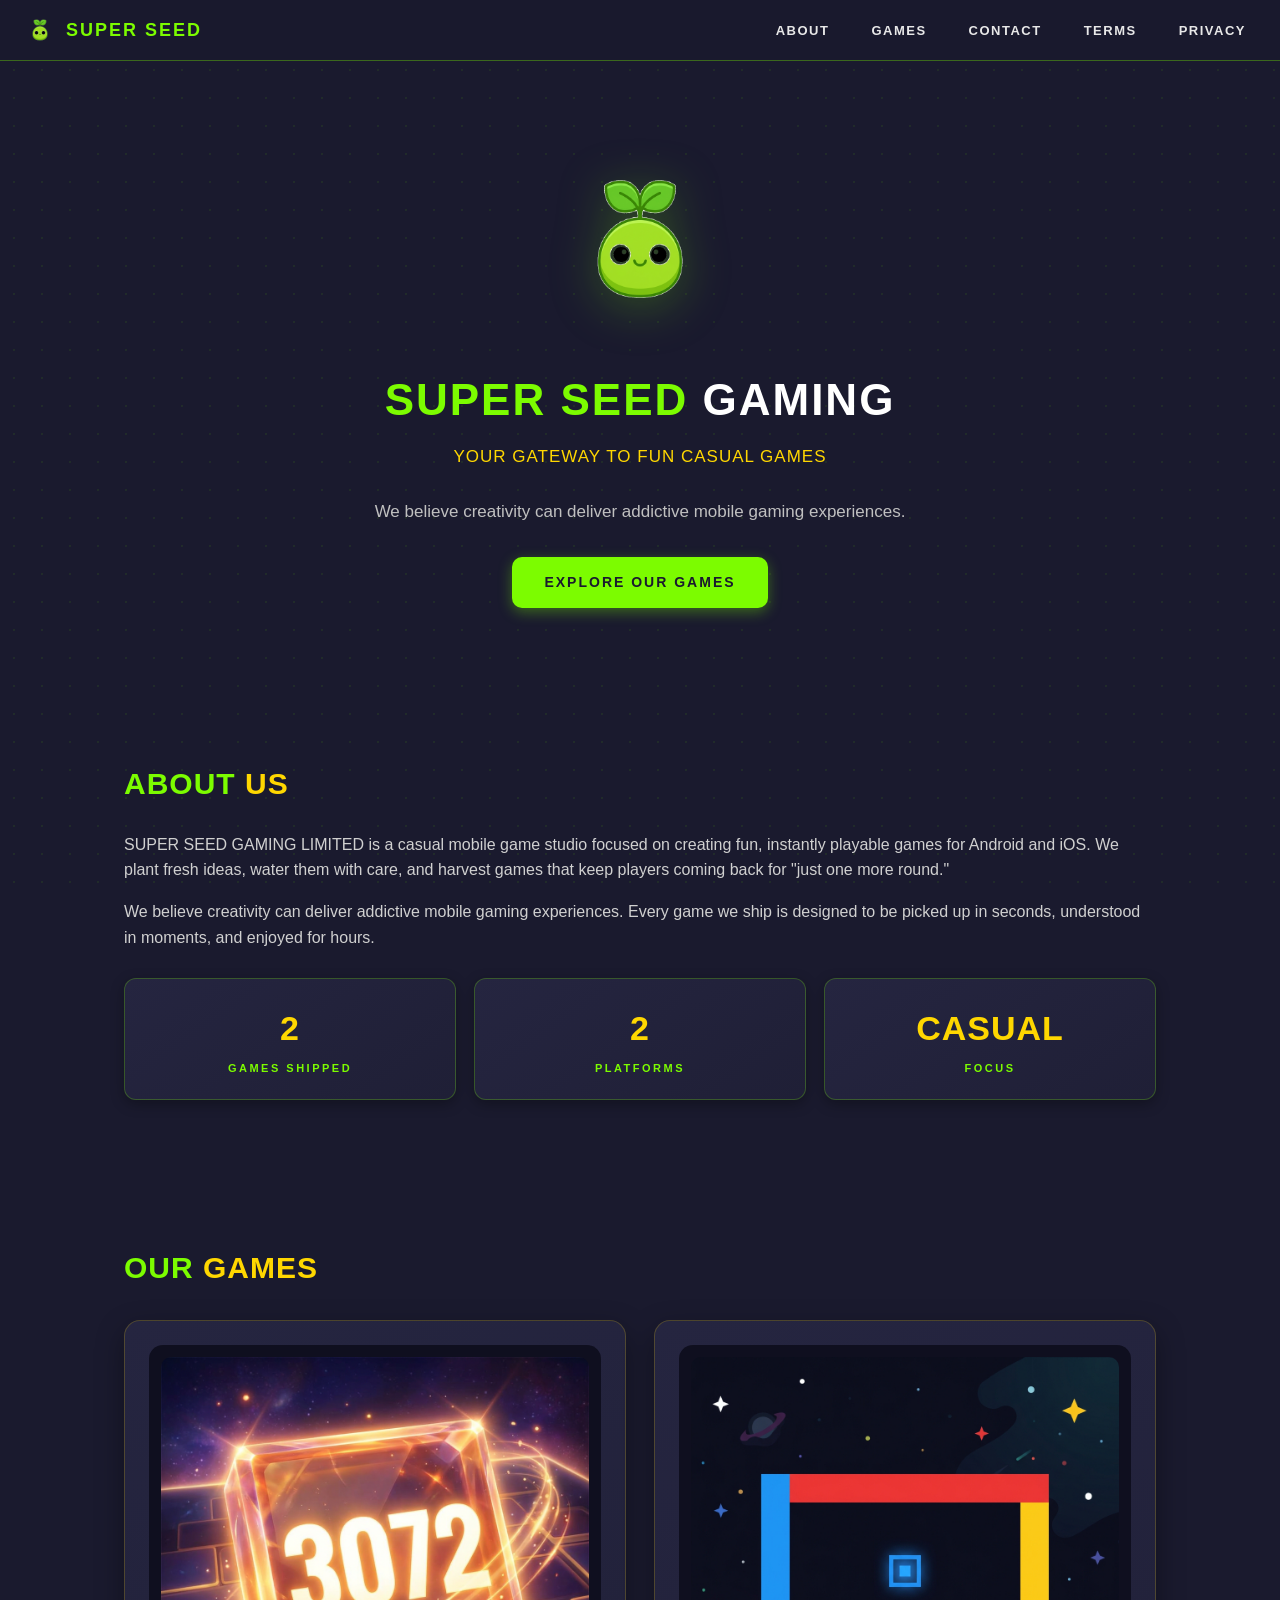
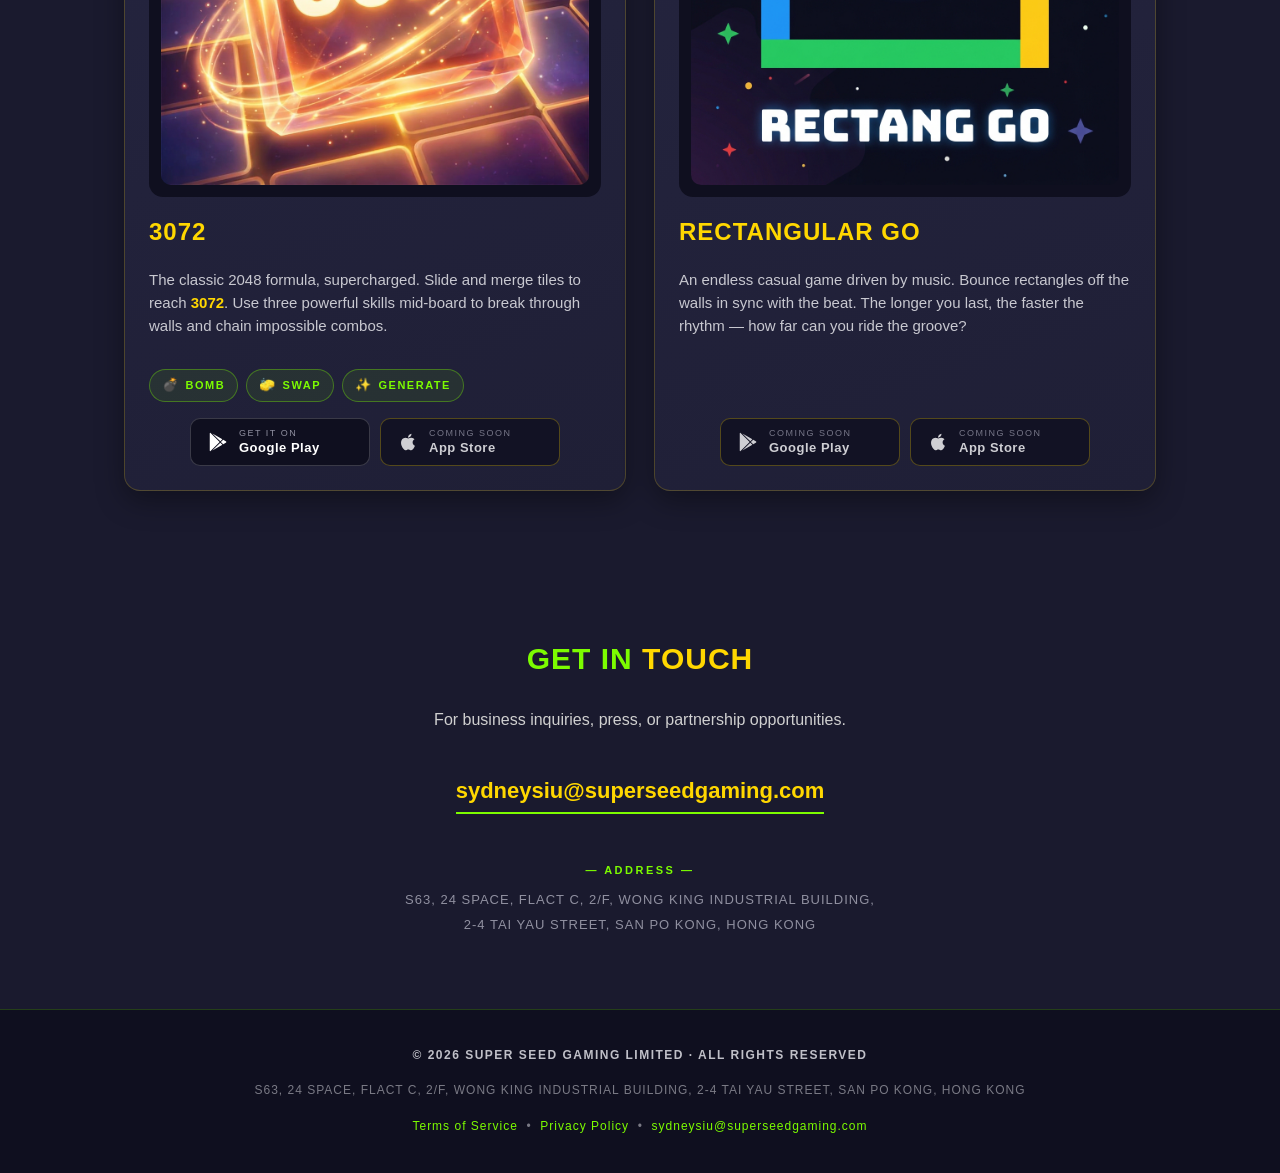
==== index.html @ b59db785 "Add files via upload" ====
<!DOCTYPE html>
<html lang="en">
<head>
<meta charset="UTF-8">
<meta name="viewport" content="width=device-width, initial-scale=1.0">
<title>SUPER SEED GAMING LIMITED</title>
<style>
  /* ============================
     Reset & base
     ============================ */
  * { box-sizing: border-box; margin: 0; padding: 0; }
  html { scroll-behavior: smooth; }
  body {
    font-family: -apple-system, BlinkMacSystemFont, "Segoe UI", Roboto,
                 "Helvetica Neue", Arial, sans-serif;
    background: #1a1a2e;
    color: #e8e8e8;
    line-height: 1.6;
    overflow-x: hidden;
  }

  /* ============================
     Subtle dot grid background (modern app feel)
     ============================ */
  body::before {
    content: '';
    position: fixed;
    top: 0; left: 0;
    width: 100%; height: 100%;
    background-image: radial-gradient(rgba(124, 252, 0, 0.08) 1px, transparent 1px);
    background-size: 28px 28px;
    pointer-events: none;
    z-index: 0;
  }

  /* ============================
     Navigation
     ============================ */
  nav {
    position: sticky;
    top: 0;
    background: rgba(26, 26, 46, 0.92);
    border-bottom: 1px solid rgba(124, 252, 0, 0.35);
    padding: 14px 24px;
    display: flex;
    justify-content: space-between;
    align-items: center;
    z-index: 100;
    backdrop-filter: blur(10px);
    -webkit-backdrop-filter: blur(10px);
  }
  nav .brand {
    display: flex;
    align-items: center;
    gap: 10px;
    font-weight: 800;
    font-size: 18px;
    color: #7CFC00;
    letter-spacing: 2px;
  }
  nav .brand .nav-logo {
    height: 32px;
    width: 32px;
    object-fit: contain;
  }
  nav ul {
    list-style: none;
    display: flex;
    gap: 22px;
  }
  nav ul li a {
    color: #e8e8e8;
    text-decoration: none;
    font-size: 13px;
    font-weight: 600;
    letter-spacing: 1.5px;
    padding: 6px 10px;
    border-radius: 6px;
    transition: background 0.15s, color 0.15s;
  }
  nav ul li a:hover {
    background: rgba(255, 215, 0, 0.12);
    color: #FFD700;
  }

  /* ============================
     Layout
     ============================ */
  section {
    max-width: 1080px;
    margin: 0 auto;
    padding: 72px 24px;
    position: relative;
    z-index: 1;
  }
  section h2 {
    font-size: 30px;
    color: #7CFC00;
    margin-bottom: 24px;
    letter-spacing: 1px;
    font-weight: 800;
  }
  section h2 .accent {
    color: #FFD700;
  }
  section p {
    margin-bottom: 16px;
    font-size: 16px;
    color: #d0d0d0;
  }

  /* ============================
     Hero
     ============================ */
  #hero {
    text-align: center;
    padding-top: 88px;
    padding-bottom: 80px;
  }
  #hero .logo-wrap {
    margin-bottom: 28px;
  }
  #hero .logo-wrap img {
    width: 180px;
    height: 180px;
    object-fit: contain;
    filter: drop-shadow(0 8px 24px rgba(124, 252, 0, 0.25));
  }
  #hero h1 {
    font-size: 44px;
    letter-spacing: 2px;
    color: #ffffff;
    margin-bottom: 8px;
    font-weight: 800;
  }
  #hero h1 .highlight {
    color: #7CFC00;
  }
  #hero .tagline {
    font-size: 17px;
    color: #FFD700;
    letter-spacing: 1px;
    margin-bottom: 28px;
    font-weight: 500;
  }
  #hero .lede {
    max-width: 620px;
    margin: 0 auto 32px;
    font-size: 17px;
    color: #c0c0c0;
  }
  .btn {
    display: inline-block;
    padding: 14px 32px;
    background: #7CFC00;
    color: #1a1a2e;
    text-decoration: none;
    font-weight: 700;
    font-size: 14px;
    letter-spacing: 2px;
    border: none;
    border-radius: 10px;
    box-shadow: 0 4px 14px rgba(124, 252, 0, 0.35);
    transition: transform 0.12s, box-shadow 0.12s, background 0.12s;
    cursor: pointer;
  }
  .btn:hover {
    background: #92ff1a;
    transform: translateY(-2px);
    box-shadow: 0 8px 22px rgba(124, 252, 0, 0.5);
  }
  .btn:active {
    transform: translateY(0);
    box-shadow: 0 2px 8px rgba(124, 252, 0, 0.3);
  }

  /* ============================
     About
     ============================ */
  #about .stats {
    display: grid;
    grid-template-columns: repeat(auto-fit, minmax(180px, 1fr));
    gap: 18px;
    margin-top: 28px;
  }
  #about .stat {
    background: linear-gradient(145deg, #252540, #1f1f36);
    border: 1px solid rgba(124, 252, 0, 0.25);
    padding: 22px 18px;
    text-align: center;
    border-radius: 12px;
    box-shadow: 0 4px 14px rgba(0, 0, 0, 0.3);
  }
  #about .stat .num {
    font-size: 34px;
    color: #FFD700;
    font-weight: 800;
    margin-bottom: 4px;
    letter-spacing: 1px;
  }
  #about .stat .label {
    font-size: 11px;
    letter-spacing: 2.5px;
    color: #7CFC00;
    font-weight: 600;
  }

  /* ============================
     Games
     ============================ */
  #games .game-grid {
    display: grid;
    grid-template-columns: 1fr;
    gap: 28px;
    margin-top: 28px;
  }
  @media (min-width: 760px) {
    #games .game-grid { grid-template-columns: 1fr 1fr; }
  }
  #games .game-card {
    background: linear-gradient(160deg, #252540 0%, #1f1f36 100%);
    border: 1px solid rgba(255, 215, 0, 0.2);
    border-radius: 16px;
    padding: 24px;
    display: flex;
    flex-direction: column;
    gap: 16px;
    box-shadow: 0 10px 28px rgba(0, 0, 0, 0.35);
    transition: transform 0.18s, box-shadow 0.18s;
    position: relative;
  }
  /* stretched link — invisible overlay that captures whole-card clicks
     except where .store-btn / .store-buttons sit (they win via z-index) */
  #games .game-card .game-card-link {
    position: absolute;
    inset: 0;
    z-index: 1;
    border-radius: 16px;
  }
  #games .game-card .thumb,
  #games .game-card h3,
  #games .game-card .desc,
  #games .game-card .skills { position: relative; z-index: 2; pointer-events: none; }
  #games .game-card .store-buttons { position: relative; z-index: 3; }
  #games .game-card:hover .game-card-link::before {
    content: '';
    position: absolute;
    inset: -24px;
    border-radius: 18px;
  }
  #games .game-card:hover {
    transform: translateY(-4px);
    box-shadow: 0 16px 36px rgba(0, 0, 0, 0.45);
  }
  #games .game-card .thumb {
    width: 100%;
    aspect-ratio: 1 / 1;
    background: #0f0f1f;
    border-radius: 14px;
    overflow: hidden;
    display: flex;
    align-items: center;
    justify-content: center;
    padding: 12px;
  }
  #games .game-card .thumb img {
    width: 100%;
    height: 100%;
    object-fit: contain;
    border-radius: 10px;
  }
  #games .game-card h3 {
    color: #FFD700;
    font-size: 24px;
    letter-spacing: 1px;
    font-weight: 800;
  }
  #games .game-card .desc {
    font-size: 15px;
    color: #c8c8d0;
    flex-grow: 1;
    line-height: 1.55;
  }
  #games .game-card .desc strong {
    color: #FFD700;
  }
  #games .game-card .platforms {
    font-size: 11px;
    color: #7CFC00;
    letter-spacing: 2px;
    font-weight: 600;
    border-top: 1px solid rgba(255, 215, 0, 0.18);
    padding-top: 12px;
    margin-top: 4px;
  }

  /* ============================
     Store buttons (under each game icon)
     ============================ */
  .store-buttons {
    display: flex;
    gap: 10px;
    justify-content: center;
    align-items: stretch;
    flex-wrap: wrap;
  }
  .store-btn {
    display: inline-flex;
    align-items: center;
    gap: 10px;
    padding: 10px 16px;
    background: #0f0f1f;
    border: 1px solid rgba(255, 255, 255, 0.18);
    border-radius: 10px;
    color: #ffffff;
    text-decoration: none;
    font-weight: 700;
    font-size: 12px;
    letter-spacing: 1.2px;
    transition: background 0.15s, border-color 0.15s, transform 0.12s;
    cursor: pointer;
    flex: 1 1 130px;
    max-width: 180px;
    text-align: left;
  }
  .store-btn:hover {
    background: #252540;
    border-color: #7CFC00;
    transform: translateY(-2px);
  }
  .store-btn:active {
    transform: translateY(0);
  }
  .store-btn .icon-svg {
    width: 22px;
    height: 22px;
    flex-shrink: 0;
  }
  .store-btn .label {
    display: block;
    font-size: 9px;
    color: #9090a0;
    letter-spacing: 1.5px;
    font-weight: 500;
    line-height: 1;
    margin-bottom: 3px;
  }
  .store-btn .name {
    display: block;
    font-size: 13px;
    font-weight: 700;
    letter-spacing: 0.5px;
    line-height: 1.1;
  }
  .store-btn .col {
    display: flex;
    flex-direction: column;
    line-height: 1.1;
  }
  .store-btn.coming-soon {
    opacity: 0.78;
    border-color: rgba(255, 215, 0, 0.35);
  }
  .store-btn.coming-soon:hover {
    border-color: #FFD700;
  }

  /* ============================
     Coming-soon modal
     ============================ */
  .modal-backdrop {
    position: fixed;
    inset: 0;
    background: rgba(8, 8, 18, 0.78);
    display: none;
    align-items: center;
    justify-content: center;
    z-index: 200;
    backdrop-filter: blur(4px);
    -webkit-backdrop-filter: blur(4px);
  }
  .modal-backdrop.open { display: flex; }
  .modal {
    background: linear-gradient(160deg, #252540 0%, #1f1f36 100%);
    border: 1px solid rgba(255, 215, 0, 0.4);
    border-radius: 16px;
    padding: 32px 28px;
    max-width: 420px;
    width: 90%;
    text-align: center;
    box-shadow: 0 24px 60px rgba(0, 0, 0, 0.55);
  }
  .modal .modal-icon {
    font-size: 44px;
    margin-bottom: 8px;
  }
  .modal h3 {
    color: #FFD700;
    font-size: 22px;
    margin-bottom: 12px;
    letter-spacing: 1px;
  }
  .modal p {
    color: #d0d0d0;
    font-size: 14px;
    line-height: 1.6;
    margin-bottom: 22px;
  }
  .modal p strong { color: #7CFC00; }
  .modal .modal-close {
    background: #7CFC00;
    color: #1a1a2e;
    border: none;
    padding: 10px 28px;
    border-radius: 8px;
    font-weight: 700;
    font-size: 13px;
    letter-spacing: 1.5px;
    cursor: pointer;
    transition: background 0.15s, transform 0.1s;
  }
  .modal .modal-close:hover {
    background: #92ff1a;
    transform: translateY(-1px);
  }
  .skills {
    display: flex;
    gap: 8px;
    flex-wrap: wrap;
  }
  .skill-chip {
    background: rgba(124, 252, 0, 0.08);
    border: 1px solid rgba(124, 252, 0, 0.35);
    color: #7CFC00;
    padding: 5px 12px;
    font-size: 11px;
    font-weight: 700;
    letter-spacing: 1.5px;
    display: inline-flex;
    align-items: center;
    gap: 6px;
    border-radius: 999px;
  }
  .skill-chip .icon { font-size: 13px; }

  /* ============================
     Contact
     ============================ */
  #contact {
    text-align: center;
  }
  #contact .email {
    display: inline-block;
    margin: 24px 0;
    font-size: 22px;
    color: #FFD700;
    text-decoration: none;
    font-weight: 700;
    border-bottom: 2px solid #7CFC00;
    padding-bottom: 4px;
    transition: color 0.15s, border-color 0.15s;
  }
  #contact .email:hover {
    color: #ffe770;
    border-color: #FFD700;
  }
  #contact .address-block {
    margin-top: 22px;
    color: #9090a0;
    font-size: 13px;
    letter-spacing: 1px;
    line-height: 1.85;
  }
  #contact .address-block .label {
    color: #7CFC00;
    letter-spacing: 2.5px;
    font-size: 11px;
    font-weight: 700;
    margin-bottom: 8px;
  }

  /* ============================
     Footer
     ============================ */
  footer {
    text-align: center;
    padding: 36px 24px;
    background: #0f0f1f;
    color: #7a7a85;
    font-size: 12px;
    letter-spacing: 1px;
    border-top: 1px solid rgba(124, 252, 0, 0.2);
    position: relative;
    z-index: 1;
  }
  footer .company {
    color: #c0c0c8;
    font-weight: 700;
    letter-spacing: 1.5px;
  }
  footer a {
    color: #7CFC00;
    text-decoration: none;
  }
  footer a:hover { color: #FFD700; }
  footer .footer-meta {
    margin-top: 14px;
    line-height: 1.85;
  }

  /* ============================
     Mobile
     ============================ */
  @media (max-width: 640px) {
    #hero h1 { font-size: 30px; }
    #hero .logo-wrap img { width: 140px; height: 140px; }
    nav ul { gap: 8px; }
    nav ul li a { font-size: 11px; padding: 4px 6px; letter-spacing: 1px; }
    nav .brand { font-size: 14px; letter-spacing: 1px; }
    nav .brand .nav-logo { height: 26px; width: 26px; }
    #games .game-card { text-align: center; }
    #games .game-card .skills { justify-content: center; }
    .store-buttons { flex-direction: column; align-items: center; }
    .store-btn { max-width: 260px; width: 100%; }
  }
</style>
</head>
<body>

<!-- =====================
     Navigation
     ===================== -->
<nav>
  <div class="brand">
    <img src="seed-logo-shield.png" alt="" class="nav-logo">
    SUPER SEED
  </div>
  <ul>
    <li><a href="#about">ABOUT</a></li>
    <li><a href="#games">GAMES</a></li>
    <li><a href="#contact">CONTACT</a></li>
    <li><a href="terms-of-service.html">TERMS</a></li>
    <li><a href="privacy-policy.html">PRIVACY</a></li>
  </ul>
</nav>

<!-- =====================
     Hero
     ===================== -->
<section id="hero">
  <div class="logo-wrap">
    <img src="seed-logo-shield.png" alt="SUPER SEED GAMING LIMITED">
  </div>
  <h1><span class="highlight">SUPER SEED</span> GAMING</h1>
  <div class="tagline">YOUR GATEWAY TO FUN CASUAL GAMES</div>
  <p class="lede">
    We believe creativity can deliver addictive mobile gaming experiences.
  </p>
  <a href="#games" class="btn">EXPLORE OUR GAMES</a>
</section>

<!-- =====================
     About
     ===================== -->
<section id="about">
  <h2>ABOUT <span class="accent">US</span></h2>
  <p>
    SUPER SEED GAMING LIMITED is a casual mobile game studio focused on
    creating fun, instantly playable games for Android and iOS.
    We plant fresh ideas, water them with care, and harvest games
    that keep players coming back for "just one more round."
  </p>
  <p>
    We believe creativity can deliver addictive mobile gaming experiences.
    Every game we ship is designed to be picked up in seconds,
    understood in moments, and enjoyed for hours.
  </p>
  <div class="stats">
    <div class="stat">
      <div class="num">2</div>
      <div class="label">GAMES SHIPPED</div>
    </div>
    <div class="stat">
      <div class="num">2</div>
      <div class="label">PLATFORMS</div>
    </div>
    <div class="stat">
      <div class="num">CASUAL</div>
      <div class="label">FOCUS</div>
    </div>
  </div>
</section>

<!-- =====================
     Games
     ===================== -->
<section id="games">
  <h2>OUR <span class="accent">GAMES</span></h2>
  <div class="game-grid">

    <!-- 3072 -->
    <div class="game-card">
      <a href="3072.html" class="game-card-link" aria-label="Open 3072 details"></a>
      <div class="thumb">
        <img src="game-3072.png" alt="3072 app icon">
      </div>
      <h3>3072</h3>
      <p class="desc">
        The classic 2048 formula, supercharged. Slide and merge tiles to
        reach <strong>3072</strong>. Use three powerful skills mid-board
        to break through walls and chain impossible combos.
      </p>
      <div class="skills">
        <div class="skill-chip"><span class="icon">&#x1F4A3;</span> BOMB</div>
        <div class="skill-chip"><span class="icon">&#x1F9FD;</span> SWAP</div>
        <div class="skill-chip"><span class="icon">&#x2728;</span> GENERATE</div>
      </div>
      <div class="store-buttons">
        <a href="https://play.google.com/store/apps/details?id=com.sydneysiu.wkiat3072"
           class="store-btn"
           target="_blank" rel="noopener"
           onclick="event.stopPropagation();">
          <svg class="icon-svg" viewBox="0 0 24 24" fill="currentColor" xmlns="http://www.w3.org/2000/svg">
            <path d="M3.609 1.814L13.792 12 3.61 22.186a.996.996 0 0 1-.61-.92V2.734a1 1 0 0 1 .609-.92zm10.89 10.893l2.302 2.302-10.937 6.333 8.635-8.635zm3.199-3.198l2.807 1.626a1 1 0 0 1 0 1.73l-2.808 1.626L15.119 12l2.579-2.491zM5.864 2.658L16.802 8.99l-2.303 2.303L5.864 2.658z"/>
          </svg>
          <span class="col">
            <span class="label">GET IT ON</span>
            <span class="name">Google Play</span>
          </span>
        </a>
        <a href="#" class="store-btn coming-soon" data-game="3072" data-store="iOS App Store">
          <svg class="icon-svg" viewBox="0 0 24 24" fill="currentColor" xmlns="http://www.w3.org/2000/svg">
            <path d="M17.05 20.28c-.98.95-2.05.8-3.08.35-1.09-.46-2.09-.48-3.24 0-1.44.62-2.2.44-3.06-.35C2.79 15.25 3.51 7.59 9.05 7.31c1.35.07 2.29.74 3.08.8 1.18-.24 2.31-.93 3.57-.84 1.51.12 2.65.72 3.4 1.8-3.12 1.87-2.38 5.98.48 7.13-.57 1.5-1.31 2.99-2.54 4.09l.01-.01zM12.03 7.25c-.15-2.23 1.66-4.07 3.74-4.25.29 2.58-2.34 4.5-3.74 4.25z"/>
          </svg>
          <span class="col">
            <span class="label">COMING SOON</span>
            <span class="name">App Store</span>
          </span>
        </a>
      </div>
    </div>

    <!-- Rectangular Go -->
    <div class="game-card">
      <a href="rectangular-go.html" class="game-card-link" aria-label="Open Rectangular Go details"></a>
      <div class="thumb">
        <img src="game-rectangular-go.png" alt="Rectangular Go app icon">
      </div>
      <h3>RECTANGULAR GO</h3>
      <p class="desc">
        An endless casual game driven by music. Bounce rectangles off
        the walls in sync with the beat. The longer you last, the
        faster the rhythm &mdash; how far can you ride the groove?
      </p>
      <div class="store-buttons">
        <a href="#" class="store-btn coming-soon" data-game="Rectangular Go" data-store="Google Play">
          <svg class="icon-svg" viewBox="0 0 24 24" fill="currentColor" xmlns="http://www.w3.org/2000/svg">
            <path d="M3.609 1.814L13.792 12 3.61 22.186a.996.996 0 0 1-.61-.92V2.734a1 1 0 0 1 .609-.92zm10.89 10.893l2.302 2.302-10.937 6.333 8.635-8.635zm3.199-3.198l2.807 1.626a1 1 0 0 1 0 1.73l-2.808 1.626L15.119 12l2.579-2.491zM5.864 2.658L16.802 8.99l-2.303 2.303L5.864 2.658z"/>
          </svg>
          <span class="col">
            <span class="label">COMING SOON</span>
            <span class="name">Google Play</span>
          </span>
        </a>
        <a href="#" class="store-btn coming-soon" data-game="Rectangular Go" data-store="iOS App Store">
          <svg class="icon-svg" viewBox="0 0 24 24" fill="currentColor" xmlns="http://www.w3.org/2000/svg">
            <path d="M17.05 20.28c-.98.95-2.05.8-3.08.35-1.09-.46-2.09-.48-3.24 0-1.44.62-2.2.44-3.06-.35C2.79 15.25 3.51 7.59 9.05 7.31c1.35.07 2.29.74 3.08.8 1.18-.24 2.31-.93 3.57-.84 1.51.12 2.65.72 3.4 1.8-3.12 1.87-2.38 5.98.48 7.13-.57 1.5-1.31 2.99-2.54 4.09l.01-.01zM12.03 7.25c-.15-2.23 1.66-4.07 3.74-4.25.29 2.58-2.34 4.5-3.74 4.25z"/>
          </svg>
          <span class="col">
            <span class="label">COMING SOON</span>
            <span class="name">App Store</span>
          </span>
        </a>
      </div>
    </div>

  </div>
</section>

<!-- =====================
     Contact
     ===================== -->
<section id="contact">
  <h2>GET IN <span class="accent">TOUCH</span></h2>
  <p>For business inquiries, press, or partnership opportunities.</p>
  <a href="mailto:sydneysiu@superseedgaming.com" class="email">
    sydneysiu@superseedgaming.com
  </a>
  <div class="address-block">
    <div class="label">&mdash; ADDRESS &mdash;</div>
    S63, 24 SPACE, FLACT C, 2/F, WONG KING INDUSTRIAL BUILDING,<br>
    2-4 TAI YAU STREET, SAN PO KONG, HONG KONG
  </div>
</section>

<!-- =====================
     Footer
     ===================== -->
<footer>
  <p class="company">&copy; 2026 SUPER SEED GAMING LIMITED &middot; ALL RIGHTS RESERVED</p>
  <p class="footer-meta">
    S63, 24 SPACE, FLACT C, 2/F, WONG KING INDUSTRIAL BUILDING, 2-4 TAI YAU STREET, SAN PO KONG, HONG KONG
  </p>
  <p class="footer-meta">
    <a href="terms-of-service.html">Terms of Service</a>
    &nbsp;&bull;&nbsp;
    <a href="privacy-policy.html">Privacy Policy</a>
    &nbsp;&bull;&nbsp;
    <a href="mailto:sydneysiu@superseedgaming.com">sydneysiu@superseedgaming.com</a>
  </p>
</footer>

<!-- =====================
     Coming-soon modal (shared)
     ===================== -->
<div id="comingSoonModal" class="modal-backdrop" role="dialog" aria-modal="true" aria-labelledby="modal-title">
  <div class="modal">
    <div class="modal-icon">&#x1F680;</div>
    <h3 id="modal-title">COMING SOON</h3>
    <p id="modal-body">
      <span id="modal-game">This game</span> is not yet available on
      <span id="modal-store">this store</span>.
      We're submitting it to the store very soon. Stay tuned!
    </p>
    <button class="modal-close" type="button" onclick="closeModal()">GOT IT</button>
  </div>
</div>

<script>
  // Open modal with the appropriate game + store labels
  function openComingSoon(game, store) {
    document.getElementById('modal-game').textContent = game;
    document.getElementById('modal-store').textContent = store;
    document.getElementById('comingSoonModal').classList.add('open');
  }
  function closeModal() {
    document.getElementById('comingSoonModal').classList.remove('open');
  }
  // Wire up all .coming-soon links
  document.querySelectorAll('.store-btn.coming-soon').forEach(function (btn) {
    btn.addEventListener('click', function (e) {
      e.preventDefault();
      e.stopPropagation();
      var game  = btn.getAttribute('data-game')  || 'This game';
      var store = btn.getAttribute('data-store') || 'this store';
      openComingSoon(game, store);
    });
  });
  // Close on backdrop click
  document.getElementById('comingSoonModal').addEventListener('click', function (e) {
    if (e.target === this) closeModal();
  });
  // Close on Escape
  document.addEventListener('keydown', function (e) {
    if (e.key === 'Escape') closeModal();
  });
</script>

</body>
</html>
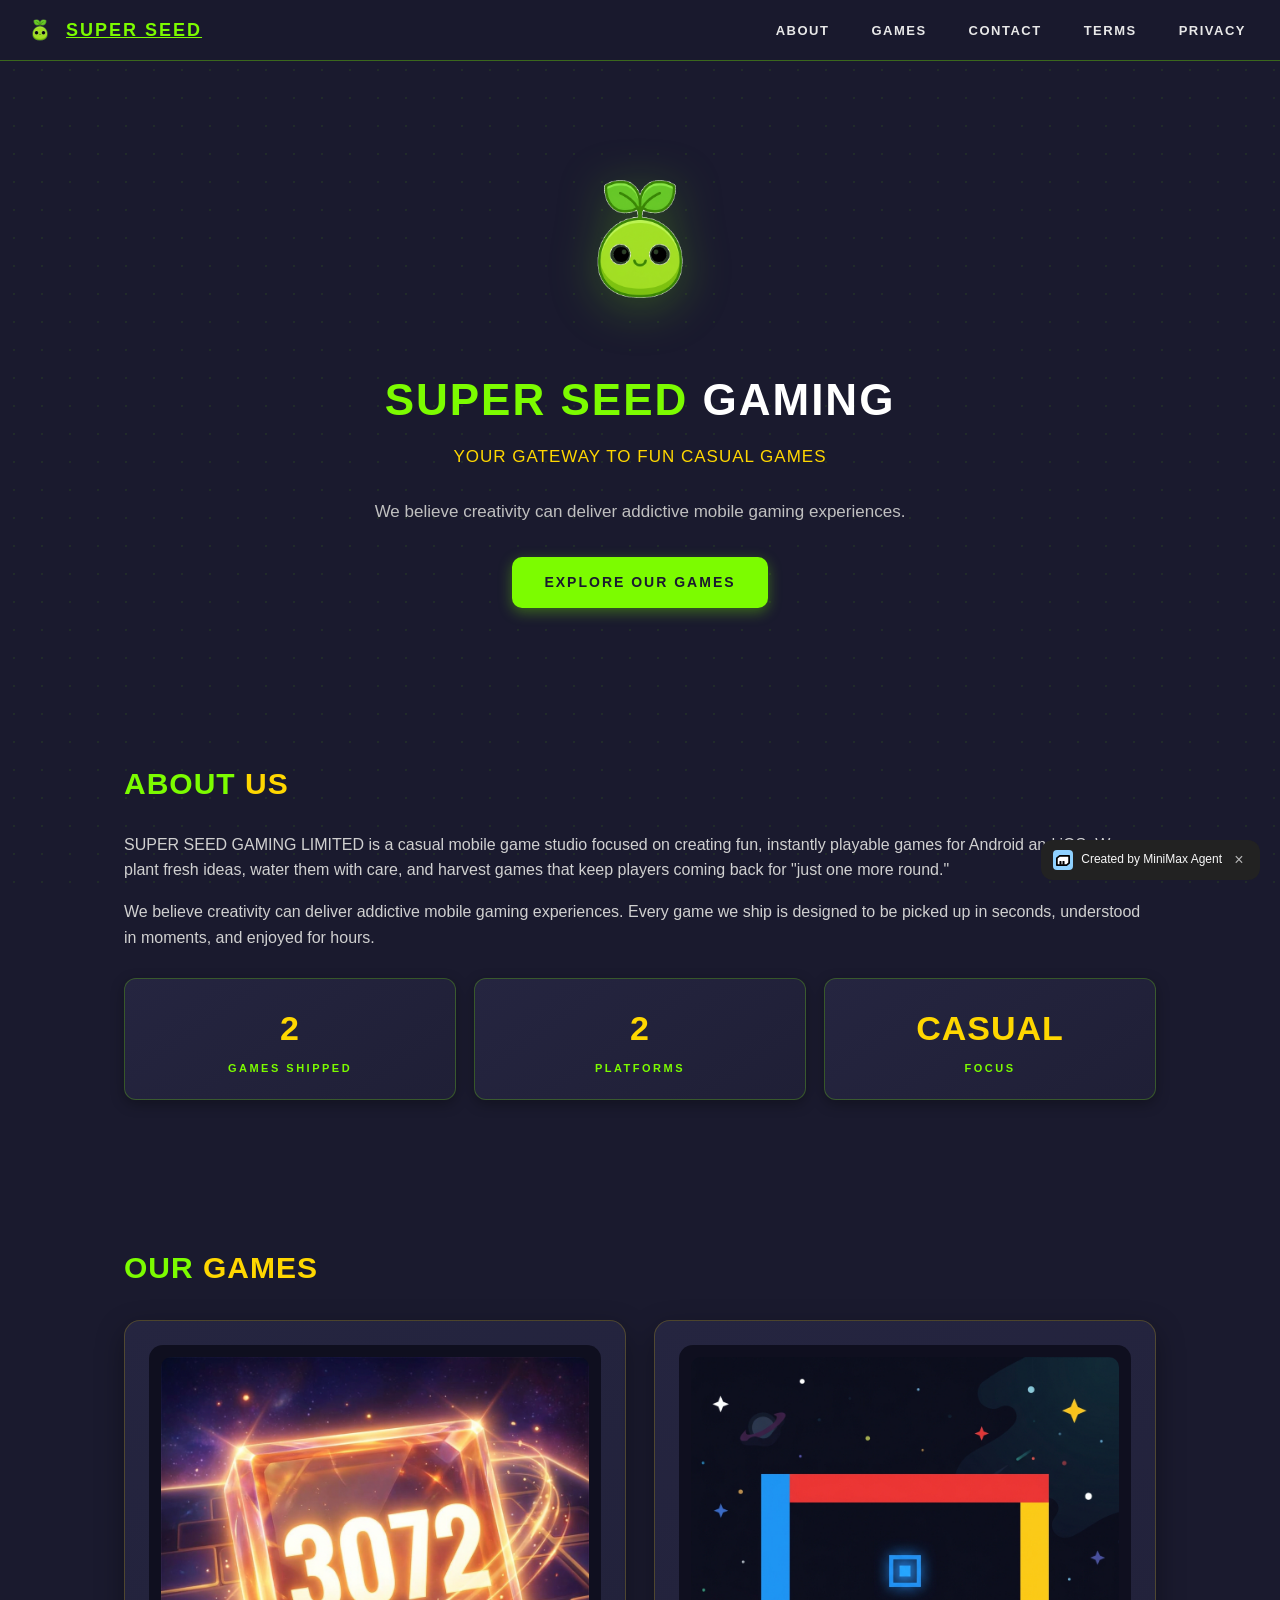
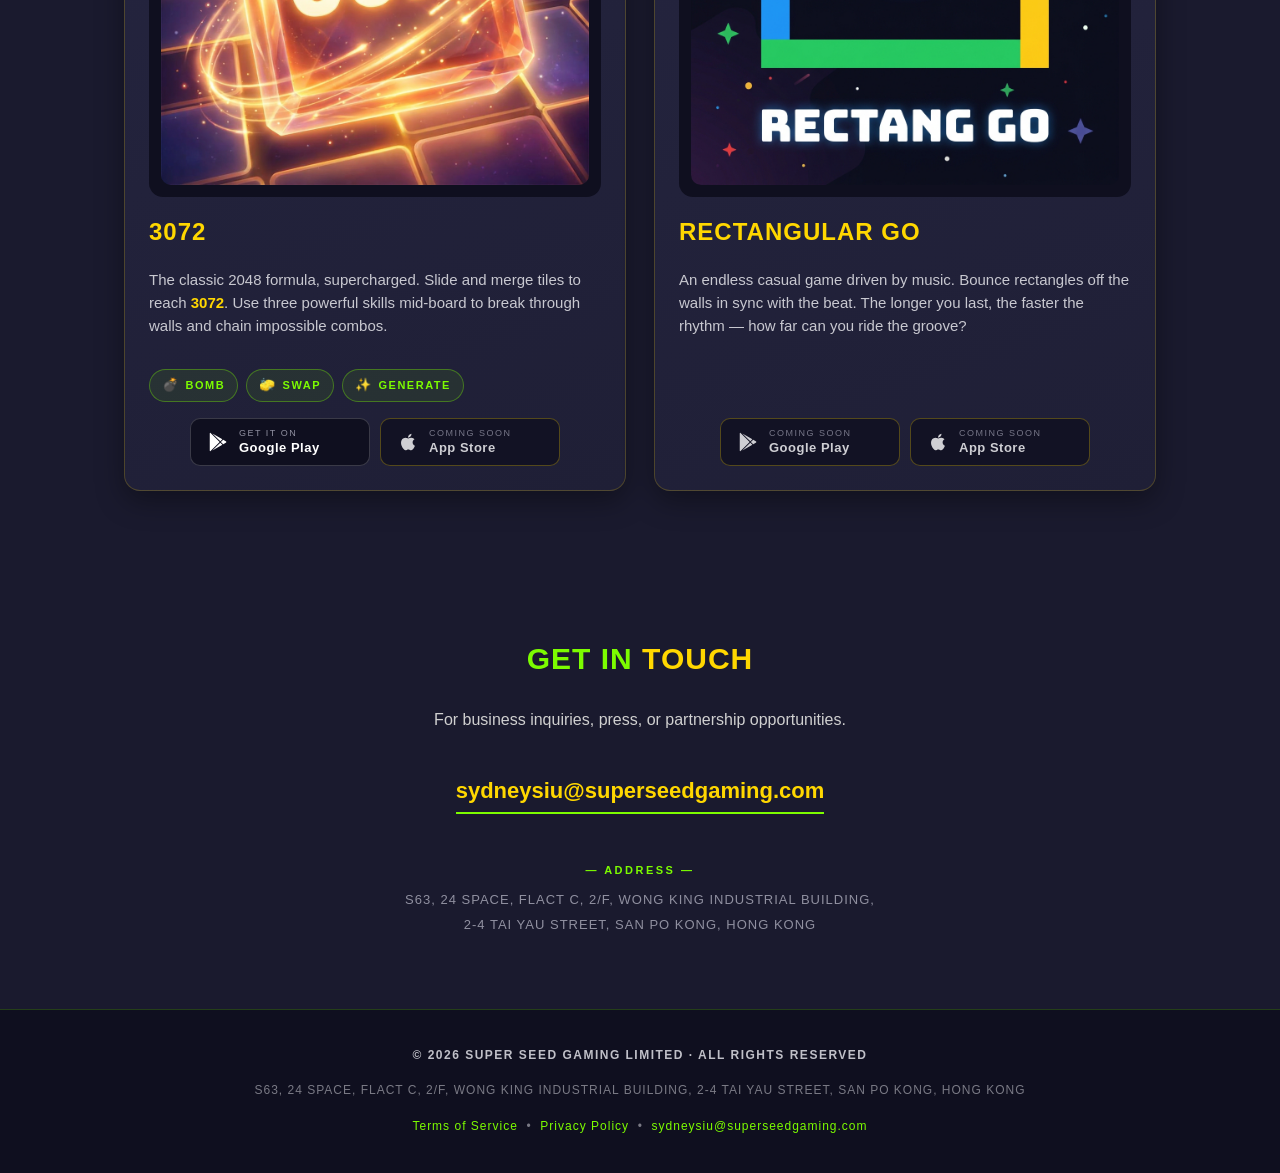
==== commit 0a3e2c67: "Add files via upload" ====
--- a/index.html
+++ b/index.html
@@ -527,14 +527,16 @@
 </head>
 <body>
 
+<a id="top"></a>
+
 <!-- =====================
      Navigation
      ===================== -->
 <nav>
-  <div class="brand">
+  <a href="#top" class="brand" aria-label="Back to top">
     <img src="seed-logo-shield.png" alt="" class="nav-logo">
     SUPER SEED
-  </div>
+  </a>
   <ul>
     <li><a href="#about">ABOUT</a></li>
     <li><a href="#games">GAMES</a></li>
@@ -756,5 +758,117 @@
   });
 </script>
 
+<style>
+#minimax-floating-ball {
+  position: fixed;
+  bottom: 20px;
+  right: 20px;
+  padding: 10px 12px;
+  background: #222222;
+  border-radius: 12px;
+  display: flex;
+  align-items: center;
+  color: #F8F8F8;
+  font-family: -apple-system, BlinkMacSystemFont, 'Segoe UI', Roboto, Oxygen, Ubuntu, Cantarell, 'Open Sans', 'Helvetica Neue', sans-serif;
+  z-index: 9999;
+  transition: all 0.3s ease;
+  overflow: hidden;
+  cursor: pointer;
+}
+
+#minimax-floating-ball:hover {
+  transform: translateY(-2px);
+  background: #383838;
+}
+.minimax-ball-content {
+  display: flex;
+  align-items: center;
+  gap: 8px;
+}
+
+.minimax-logo-wave {
+  width: 20px;
+  height: 20px;
+  background-image: url("data:image/svg+xml,%3Csvg%20preserveAspectRatio%3D%27none%27%20width%3D%27100%25%27%20height%3D%27100%25%27%20overflow%3D%27visible%27%20style%3D%27display%3A%20block%3B%27%20viewBox%3D%270%200%20170.136%20138.225%27%20fill%3D%27none%27%20xmlns%3D%27http%3A//www.w3.org/2000/svg%27%3E%3Cg%20id%3D%27Frame%202116748449%27%3E%3Cpath%20id%3D%27Subtract%27%20d%3D%27M170%20101.783C170%20105.144%20168.49%20108.327%20165.886%20110.453L134.963%20135.702C132.964%20137.334%20130.463%20138.225%20127.883%20138.225H10.4938C4.69824%20138.225%200%20133.527%200%20127.732V39.2289C0%2035.8597%201.51758%2032.6698%204.13162%2030.5442L38.5402%202.56547C40.536%200.942662%2043.0298%200.0567377%2045.602%200.0567377H159.506C165.302%200.0567377%20170%204.75498%20170%2010.5506V101.783Z%27%20fill%3D%27black%27%20style%3D%27fill%3Ablack%3Bfill-opacity%3A1%3B%27/%3E%3Cpath%20id%3D%27Subtract_2%27%20d%3D%27M149.011%2094.4632C149.011%2096.1471%20148.253%2097.7415%20146.946%2098.8043L125.893%20115.936C124.895%20116.748%20123.648%20117.191%20122.361%20117.191H24.6479C22.716%20117.191%2021.15%20115.625%2021.15%20113.693V46.1166C21.15%2044.4267%2021.9135%2042.8274%2023.2274%2041.7648L47.367%2022.2437C48.3638%2021.4376%2049.607%2020.9982%2050.8888%2020.9988L145.514%2021.0427C147.446%2021.0436%20149.011%2022.6094%20149.011%2024.5406V94.4632Z%27%20fill%3D%27white%27%20style%3D%27fill%3Awhite%3Bfill-opacity%3A1%3B%27/%3E%3Cpath%20id%3D%27Rectangle%20111142564%27%20d%3D%27M42.111%2080.8025C42.111%2077.7115%2044.6167%2075.2057%2047.7077%2075.2057H60.9999C64.0908%2075.2057%2066.5966%2077.7115%2066.5966%2080.8025V121.029H42.111V80.8025Z%27%20fill%3D%27black%27%20style%3D%27fill%3Ablack%3Bfill-opacity%3A1%3B%27/%3E%3Cpath%20id%3D%27Rectangle%20111142567%27%20d%3D%27M79.1894%2080.8025C79.1894%2077.7115%2081.6952%2075.2057%2084.7861%2075.2057H98.0783C101.169%2075.2057%20103.675%2077.7115%20103.675%2080.8025V121.029H79.1894V80.8025Z%27%20fill%3D%27black%27%20style%3D%27fill%3Ablack%3Bfill-opacity%3A1%3B%27/%3E%3C/g%3E%3C/svg%3E");
+  background-repeat: no-repeat;
+  background-position: center;
+  background-size: 14px 11px;
+  background-color: #8FD1FF;
+  border-radius: 4px;
+}
+
+.minimax-ball-text {
+  font-size: 12px;
+  font-weight: 500;
+  white-space: nowrap;
+}
+
+.minimax-close-icon {
+  margin-left: 8px;
+  font-size: 16px;
+  width: 18px;
+  height: 18px;
+  display: flex;
+  align-items: center;
+  justify-content: center;
+  border-radius: 50%;
+  cursor: pointer;
+  opacity: 0.7;
+  transition: opacity 0.2s ease;
+}
+
+.minimax-close-icon:hover {
+  opacity: 1;
+}
+</style>
+<div id="minimax-floating-ball">
+  <div class="minimax-ball-content">
+    <div class="minimax-logo-wave"></div>
+    <span class="minimax-ball-text">Created by MiniMax Agent</span>
+  </div>
+  <div class="minimax-close-icon">×</div>
+</div>
+<script>
+// Initialize floating ball functionality
+function initFloatingBall() {
+  const ball = document.getElementById('minimax-floating-ball');
+  if (!ball) return;
+
+  // Initial animation
+  ball.style.opacity = '0';
+  ball.style.transform = 'translateY(20px)';
+
+  setTimeout(() => {
+    ball.style.opacity = '1';
+    ball.style.transform = 'translateY(0)';
+  }, 500);
+
+  // Handle logo click
+  const ballContent = ball.querySelector('.minimax-ball-content');
+  ballContent.addEventListener('click', function (e) {
+    e.stopPropagation();
+    window.open('https://agent.minimaxi.com/', '_blank');
+    ball.style.transform = 'scale(0.95)';
+    setTimeout(() => {
+      ball.style.transform = 'scale(1)';
+    }, 100);
+  });
+
+  // Handle close button click
+  const closeIcon = ball.querySelector('.minimax-close-icon');
+  closeIcon.addEventListener('click', function (e) {
+    e.stopPropagation();
+    ball.style.opacity = '0';
+    ball.style.transform = 'translateY(20px)';
+
+    setTimeout(() => {
+      ball.style.display = 'none';
+    }, 300);
+  });
+}
+
+// Initialize when DOM is ready
+document.addEventListener('DOMContentLoaded', initFloatingBall); 
+</script>
 </body>
 </html>
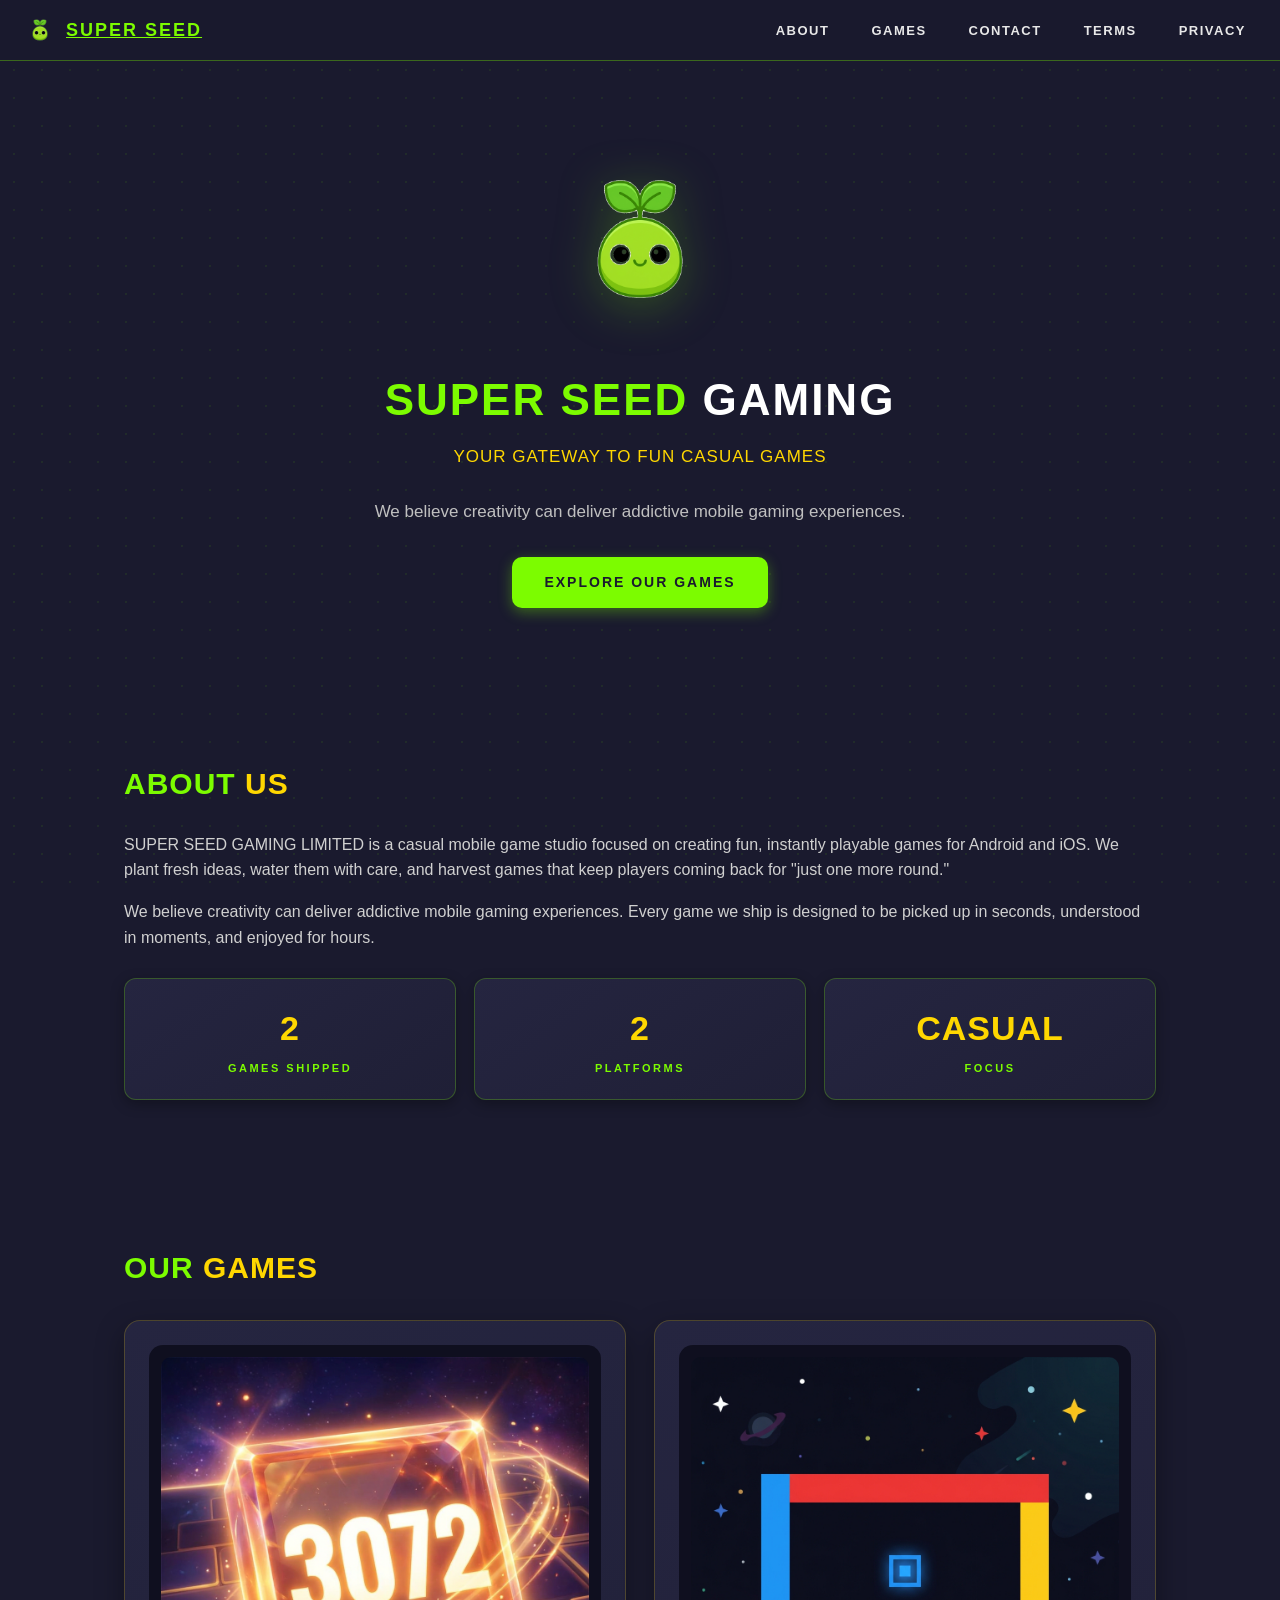
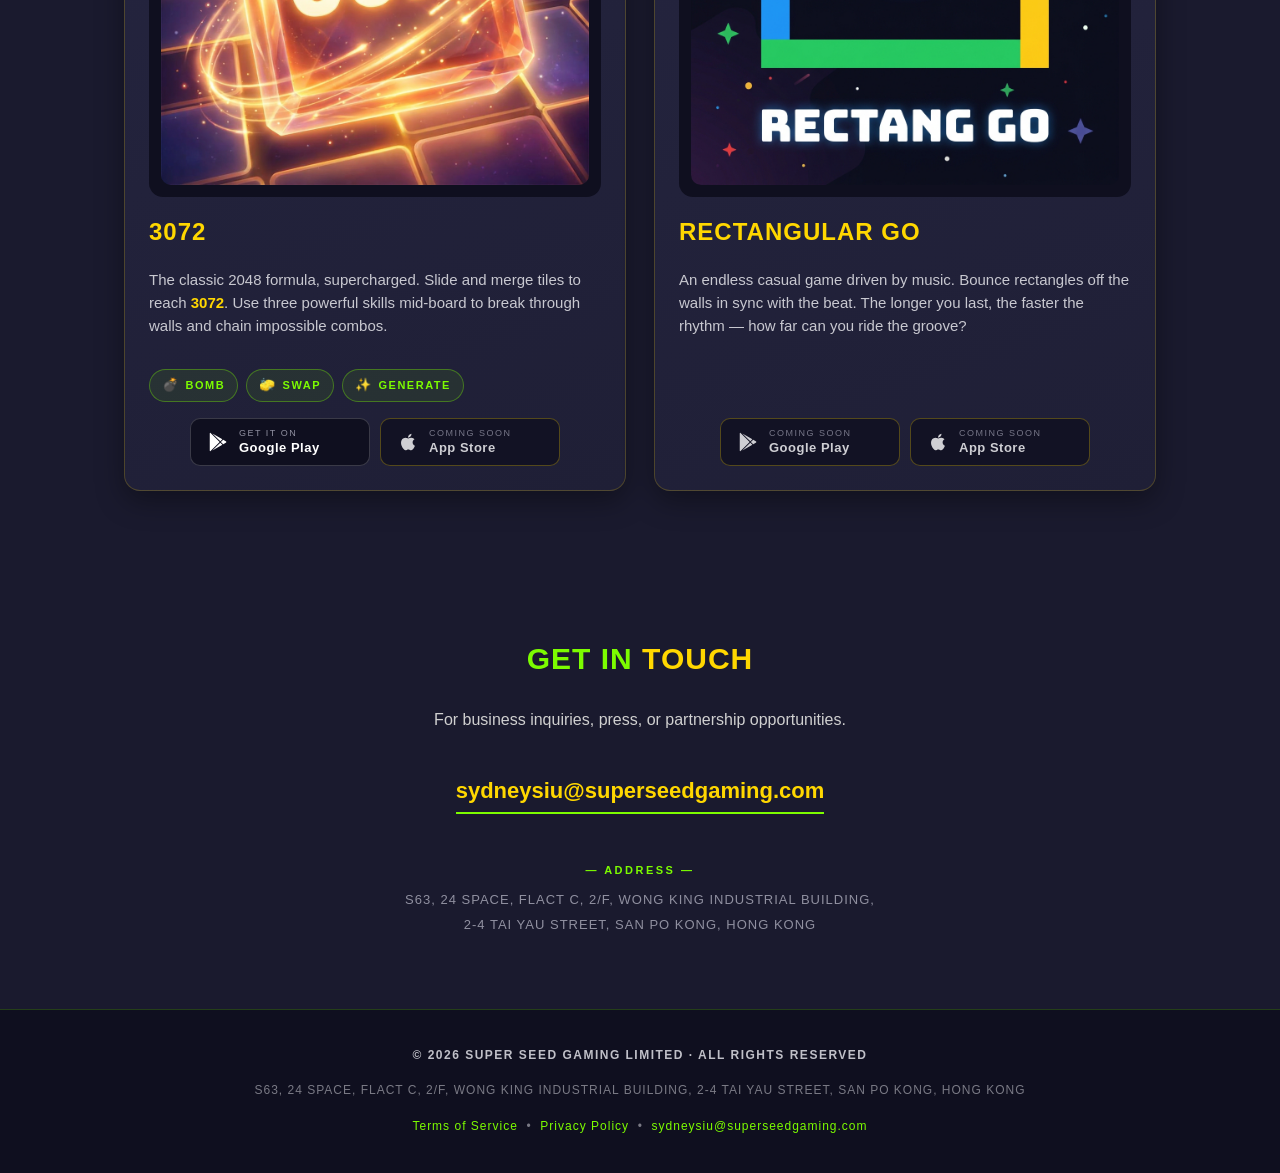
==== commit c1b61341: "Update index.html" ====
--- a/index.html
+++ b/index.html
@@ -757,118 +757,5 @@
     if (e.key === 'Escape') closeModal();
   });
 </script>
-
-<style>
-#minimax-floating-ball {
-  position: fixed;
-  bottom: 20px;
-  right: 20px;
-  padding: 10px 12px;
-  background: #222222;
-  border-radius: 12px;
-  display: flex;
-  align-items: center;
-  color: #F8F8F8;
-  font-family: -apple-system, BlinkMacSystemFont, 'Segoe UI', Roboto, Oxygen, Ubuntu, Cantarell, 'Open Sans', 'Helvetica Neue', sans-serif;
-  z-index: 9999;
-  transition: all 0.3s ease;
-  overflow: hidden;
-  cursor: pointer;
-}
-
-#minimax-floating-ball:hover {
-  transform: translateY(-2px);
-  background: #383838;
-}
-.minimax-ball-content {
-  display: flex;
-  align-items: center;
-  gap: 8px;
-}
-
-.minimax-logo-wave {
-  width: 20px;
-  height: 20px;
-  background-image: url("data:image/svg+xml,%3Csvg%20preserveAspectRatio%3D%27none%27%20width%3D%27100%25%27%20height%3D%27100%25%27%20overflow%3D%27visible%27%20style%3D%27display%3A%20block%3B%27%20viewBox%3D%270%200%20170.136%20138.225%27%20fill%3D%27none%27%20xmlns%3D%27http%3A//www.w3.org/2000/svg%27%3E%3Cg%20id%3D%27Frame%202116748449%27%3E%3Cpath%20id%3D%27Subtract%27%20d%3D%27M170%20101.783C170%20105.144%20168.49%20108.327%20165.886%20110.453L134.963%20135.702C132.964%20137.334%20130.463%20138.225%20127.883%20138.225H10.4938C4.69824%20138.225%200%20133.527%200%20127.732V39.2289C0%2035.8597%201.51758%2032.6698%204.13162%2030.5442L38.5402%202.56547C40.536%200.942662%2043.0298%200.0567377%2045.602%200.0567377H159.506C165.302%200.0567377%20170%204.75498%20170%2010.5506V101.783Z%27%20fill%3D%27black%27%20style%3D%27fill%3Ablack%3Bfill-opacity%3A1%3B%27/%3E%3Cpath%20id%3D%27Subtract_2%27%20d%3D%27M149.011%2094.4632C149.011%2096.1471%20148.253%2097.7415%20146.946%2098.8043L125.893%20115.936C124.895%20116.748%20123.648%20117.191%20122.361%20117.191H24.6479C22.716%20117.191%2021.15%20115.625%2021.15%20113.693V46.1166C21.15%2044.4267%2021.9135%2042.8274%2023.2274%2041.7648L47.367%2022.2437C48.3638%2021.4376%2049.607%2020.9982%2050.8888%2020.9988L145.514%2021.0427C147.446%2021.0436%20149.011%2022.6094%20149.011%2024.5406V94.4632Z%27%20fill%3D%27white%27%20style%3D%27fill%3Awhite%3Bfill-opacity%3A1%3B%27/%3E%3Cpath%20id%3D%27Rectangle%20111142564%27%20d%3D%27M42.111%2080.8025C42.111%2077.7115%2044.6167%2075.2057%2047.7077%2075.2057H60.9999C64.0908%2075.2057%2066.5966%2077.7115%2066.5966%2080.8025V121.029H42.111V80.8025Z%27%20fill%3D%27black%27%20style%3D%27fill%3Ablack%3Bfill-opacity%3A1%3B%27/%3E%3Cpath%20id%3D%27Rectangle%20111142567%27%20d%3D%27M79.1894%2080.8025C79.1894%2077.7115%2081.6952%2075.2057%2084.7861%2075.2057H98.0783C101.169%2075.2057%20103.675%2077.7115%20103.675%2080.8025V121.029H79.1894V80.8025Z%27%20fill%3D%27black%27%20style%3D%27fill%3Ablack%3Bfill-opacity%3A1%3B%27/%3E%3C/g%3E%3C/svg%3E");
-  background-repeat: no-repeat;
-  background-position: center;
-  background-size: 14px 11px;
-  background-color: #8FD1FF;
-  border-radius: 4px;
-}
-
-.minimax-ball-text {
-  font-size: 12px;
-  font-weight: 500;
-  white-space: nowrap;
-}
-
-.minimax-close-icon {
-  margin-left: 8px;
-  font-size: 16px;
-  width: 18px;
-  height: 18px;
-  display: flex;
-  align-items: center;
-  justify-content: center;
-  border-radius: 50%;
-  cursor: pointer;
-  opacity: 0.7;
-  transition: opacity 0.2s ease;
-}
-
-.minimax-close-icon:hover {
-  opacity: 1;
-}
-</style>
-<div id="minimax-floating-ball">
-  <div class="minimax-ball-content">
-    <div class="minimax-logo-wave"></div>
-    <span class="minimax-ball-text">Created by MiniMax Agent</span>
-  </div>
-  <div class="minimax-close-icon">×</div>
-</div>
-<script>
-// Initialize floating ball functionality
-function initFloatingBall() {
-  const ball = document.getElementById('minimax-floating-ball');
-  if (!ball) return;
-
-  // Initial animation
-  ball.style.opacity = '0';
-  ball.style.transform = 'translateY(20px)';
-
-  setTimeout(() => {
-    ball.style.opacity = '1';
-    ball.style.transform = 'translateY(0)';
-  }, 500);
-
-  // Handle logo click
-  const ballContent = ball.querySelector('.minimax-ball-content');
-  ballContent.addEventListener('click', function (e) {
-    e.stopPropagation();
-    window.open('https://agent.minimaxi.com/', '_blank');
-    ball.style.transform = 'scale(0.95)';
-    setTimeout(() => {
-      ball.style.transform = 'scale(1)';
-    }, 100);
-  });
-
-  // Handle close button click
-  const closeIcon = ball.querySelector('.minimax-close-icon');
-  closeIcon.addEventListener('click', function (e) {
-    e.stopPropagation();
-    ball.style.opacity = '0';
-    ball.style.transform = 'translateY(20px)';
-
-    setTimeout(() => {
-      ball.style.display = 'none';
-    }, 300);
-  });
-}
-
-// Initialize when DOM is ready
-document.addEventListener('DOMContentLoaded', initFloatingBall); 
-</script>
 </body>
-</html>+</html>
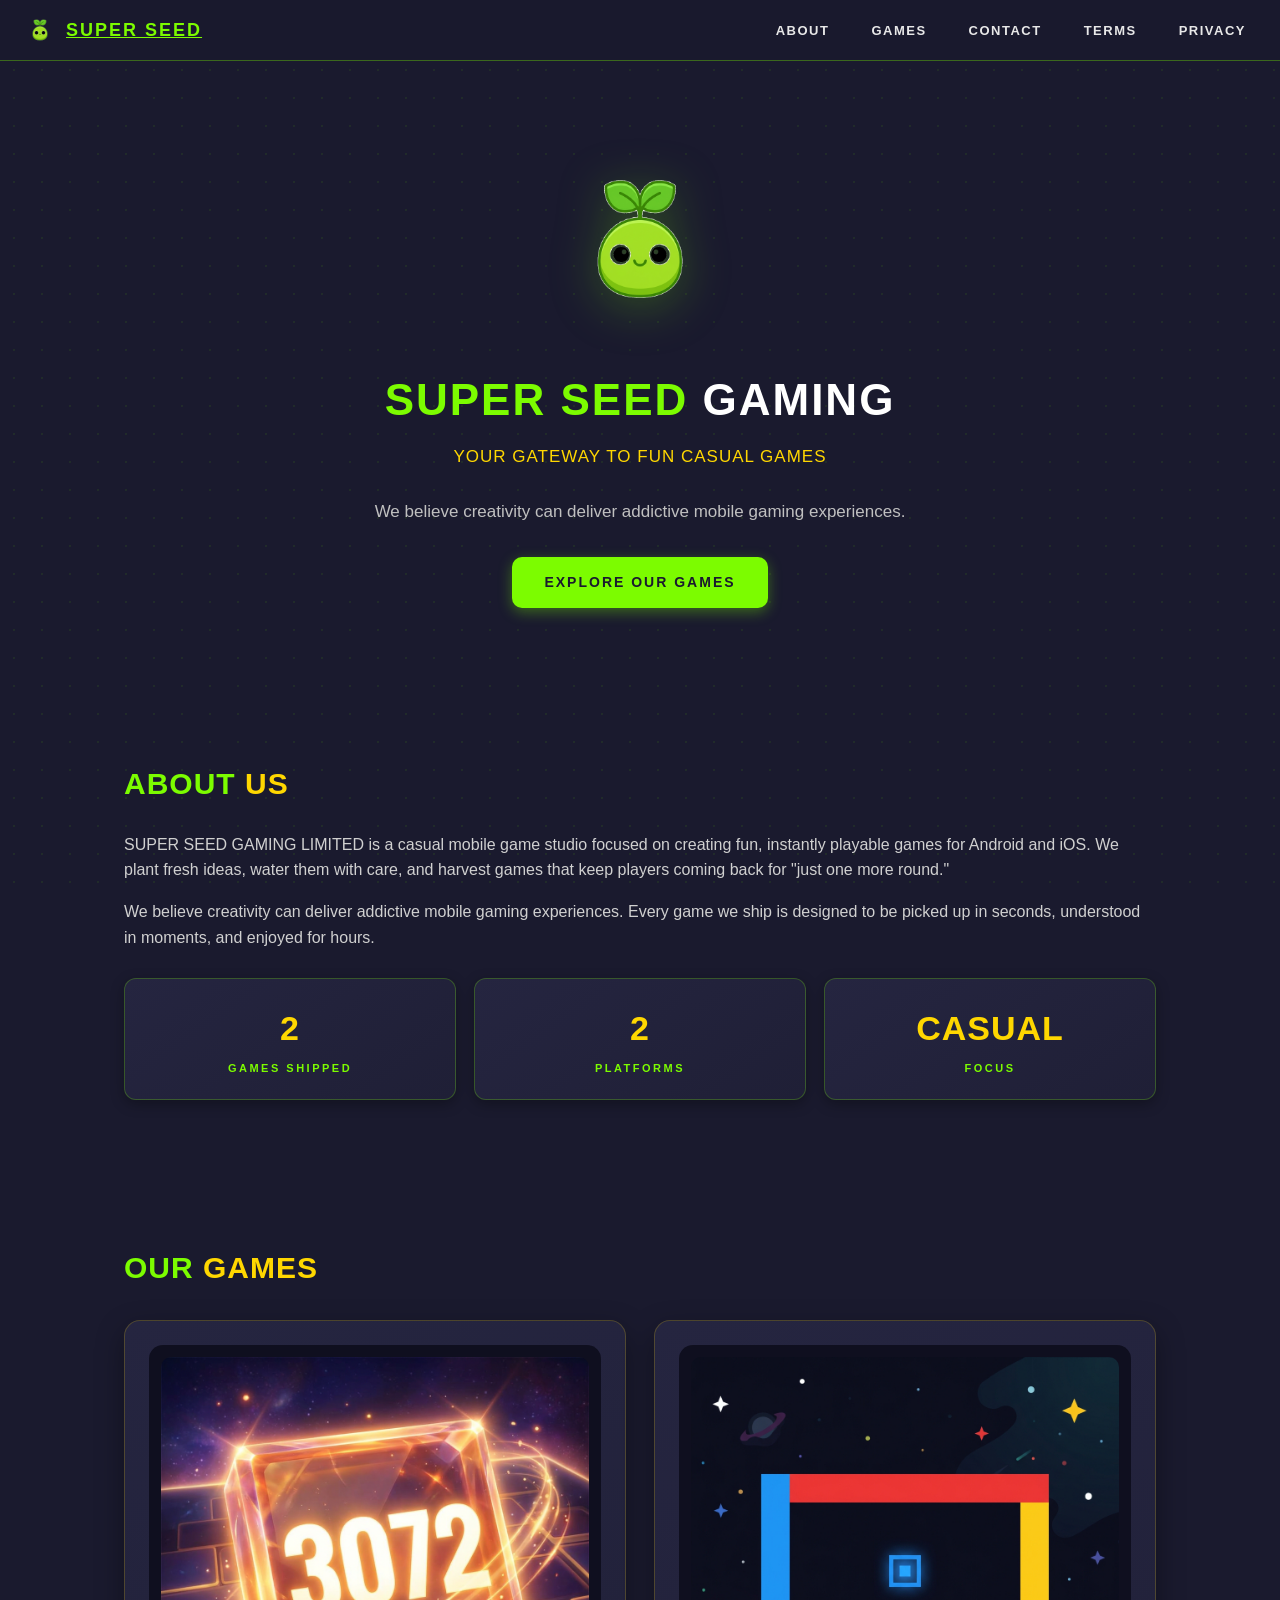
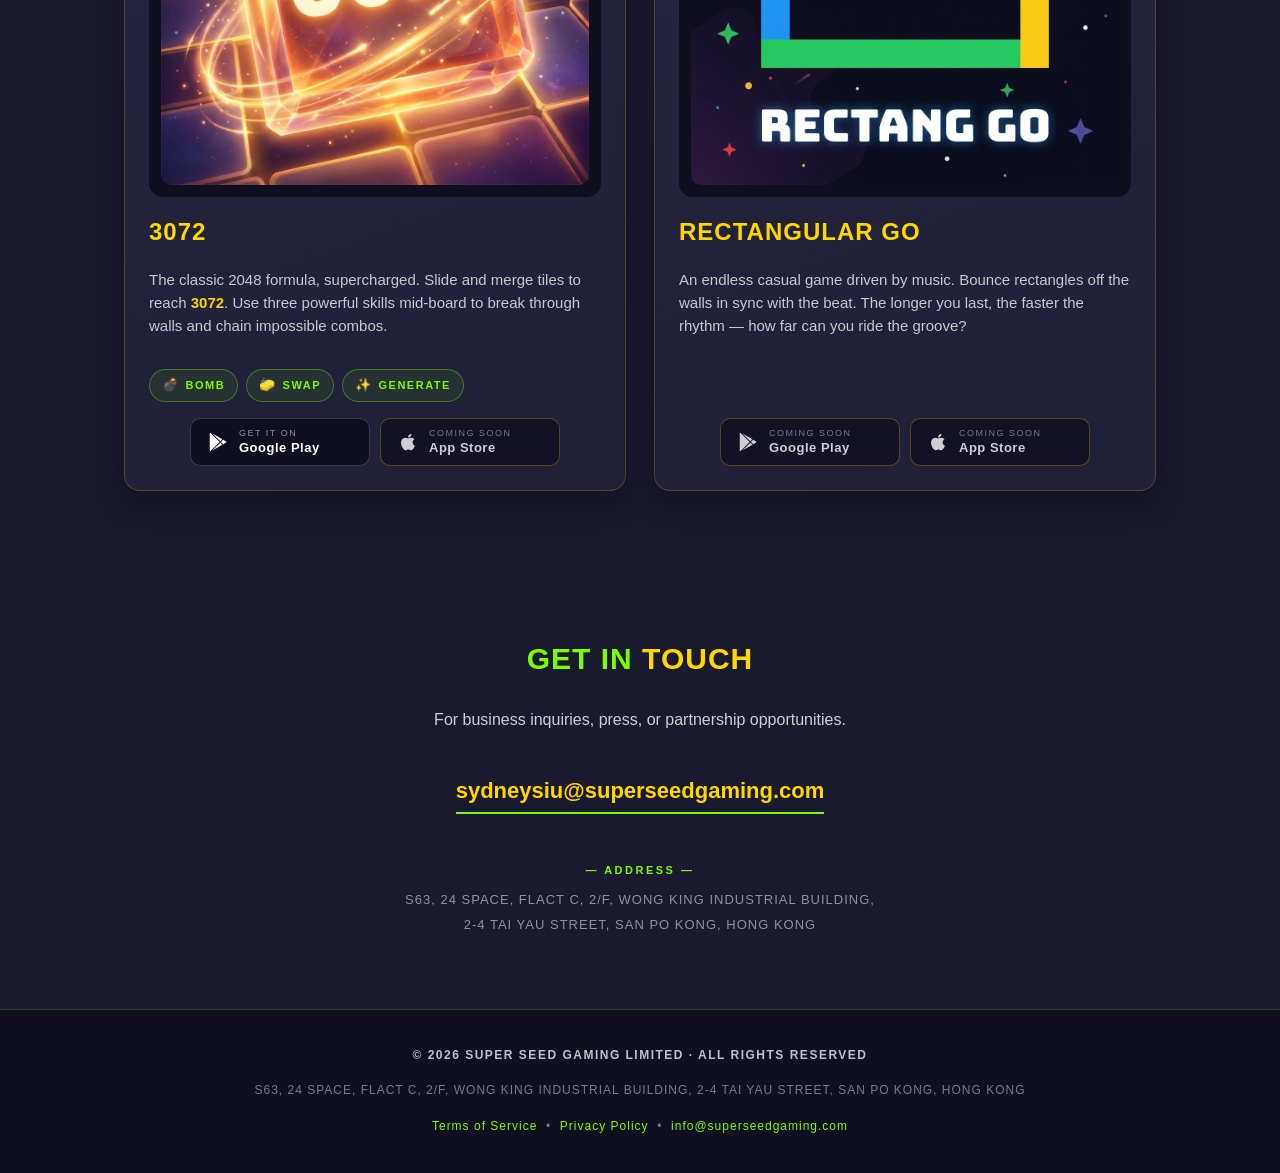
==== commit ac0bbc26: "Update index.html" ====
--- a/index.html
+++ b/index.html
@@ -708,7 +708,7 @@
     &nbsp;&bull;&nbsp;
     <a href="privacy-policy.html">Privacy Policy</a>
     &nbsp;&bull;&nbsp;
-    <a href="mailto:sydneysiu@superseedgaming.com">sydneysiu@superseedgaming.com</a>
+    <a href="mailto:sydneysiu@superseedgaming.com">info@superseedgaming.com</a>
   </p>
 </footer>
 
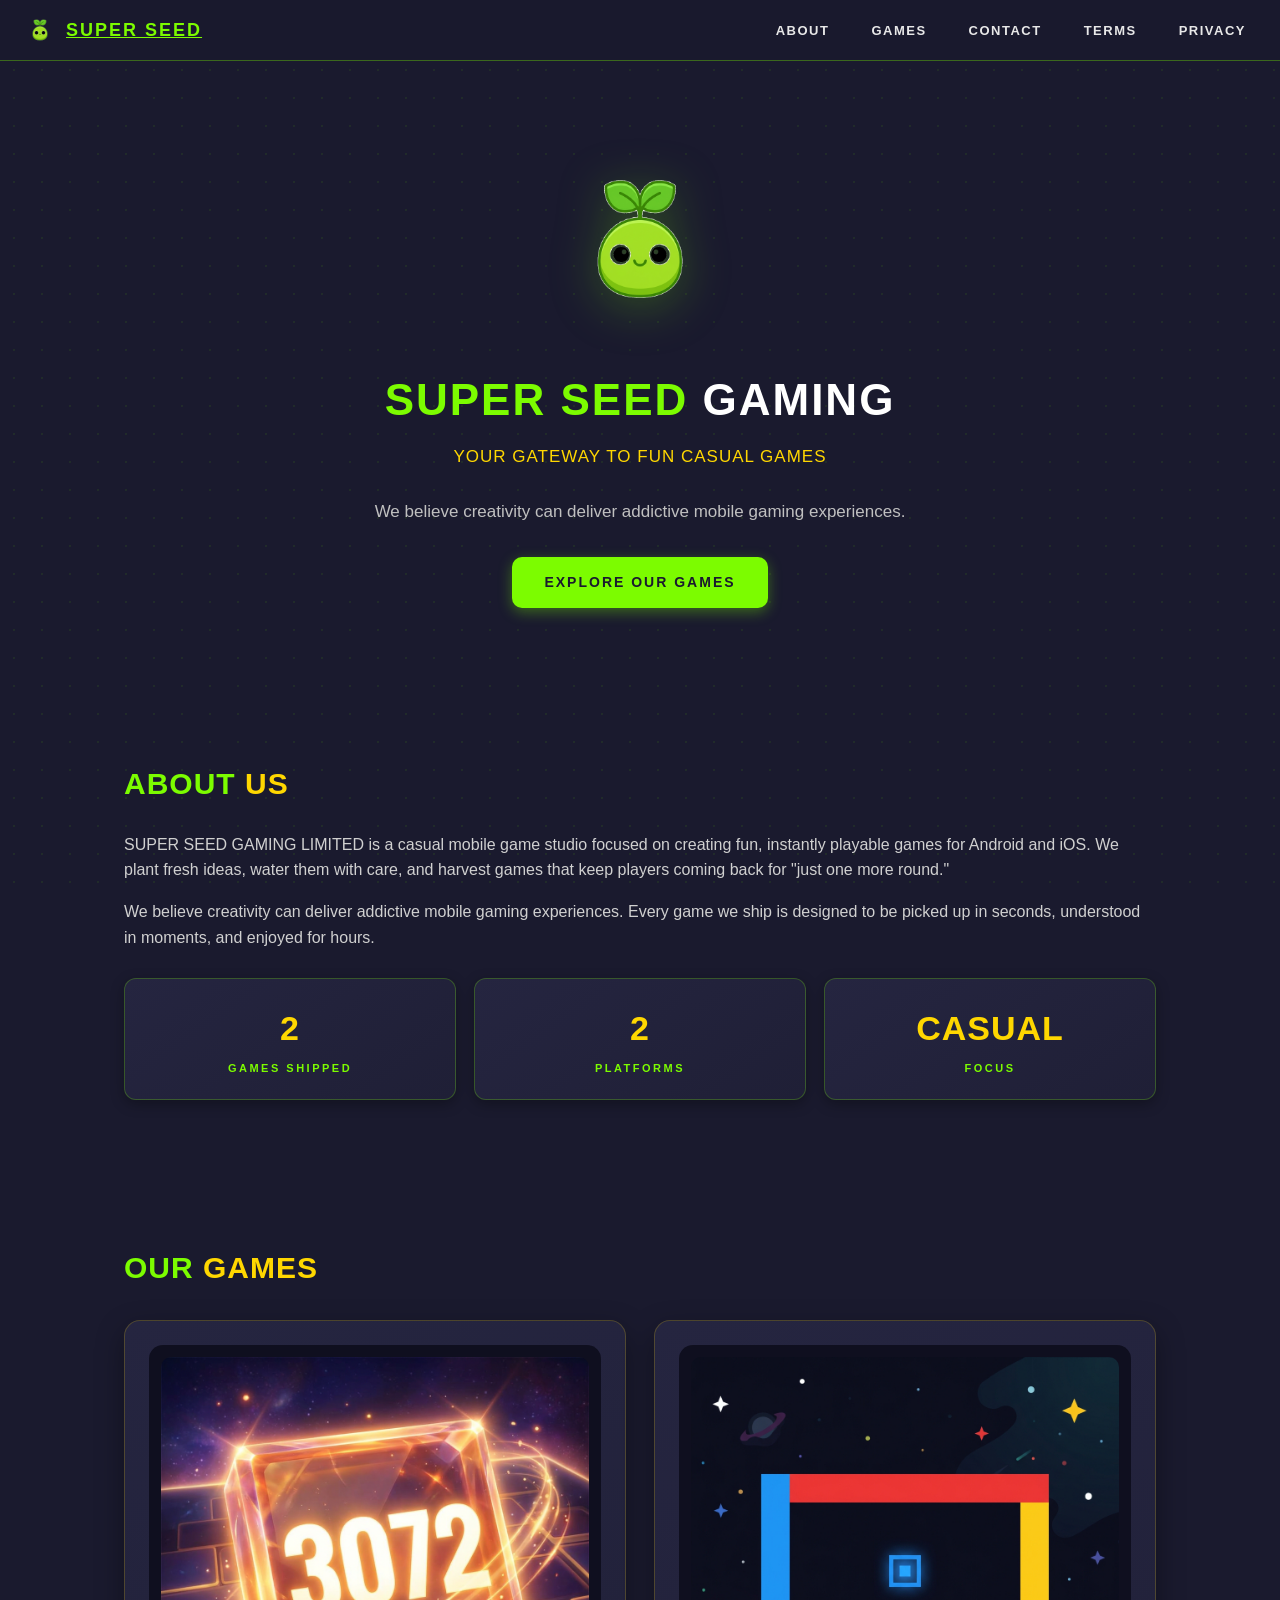
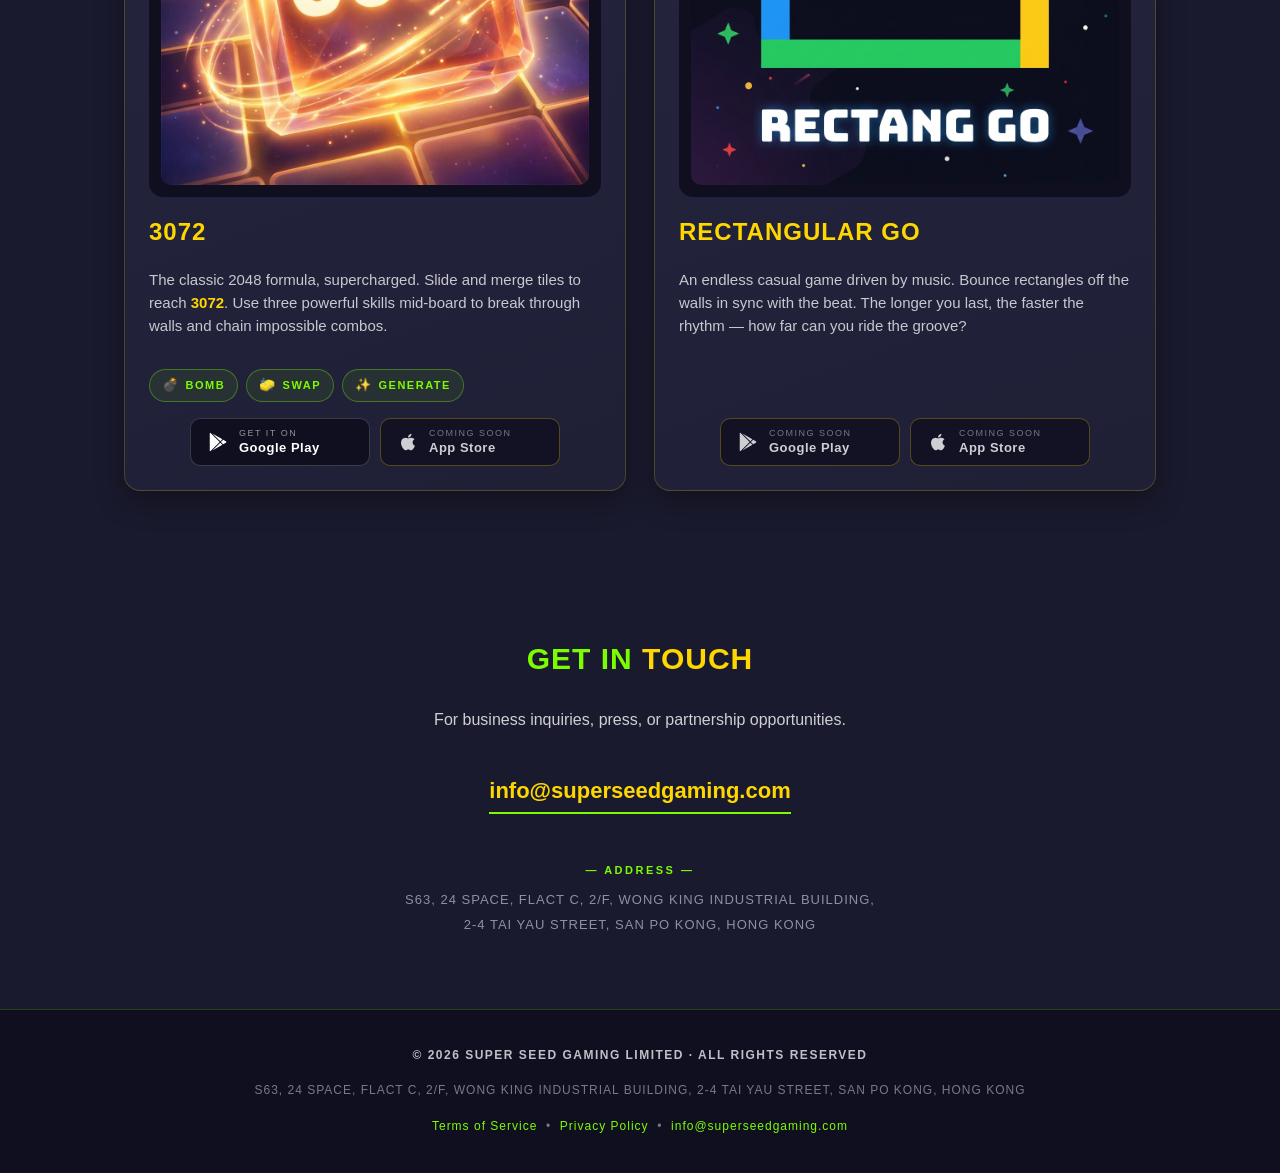
==== commit 467766dc: "Update contact email address in index.html" ====
--- a/index.html
+++ b/index.html
@@ -685,8 +685,8 @@
 <section id="contact">
   <h2>GET IN <span class="accent">TOUCH</span></h2>
   <p>For business inquiries, press, or partnership opportunities.</p>
-  <a href="mailto:sydneysiu@superseedgaming.com" class="email">
-    sydneysiu@superseedgaming.com
+  <a href="mailto:info@superseedgaming.com" class="email">
+    info@superseedgaming.com
   </a>
   <div class="address-block">
     <div class="label">&mdash; ADDRESS &mdash;</div>
@@ -708,7 +708,7 @@
     &nbsp;&bull;&nbsp;
     <a href="privacy-policy.html">Privacy Policy</a>
     &nbsp;&bull;&nbsp;
-    <a href="mailto:sydneysiu@superseedgaming.com">info@superseedgaming.com</a>
+    <a href="mailto:info@superseedgaming.com">info@superseedgaming.com</a>
   </p>
 </footer>
 
